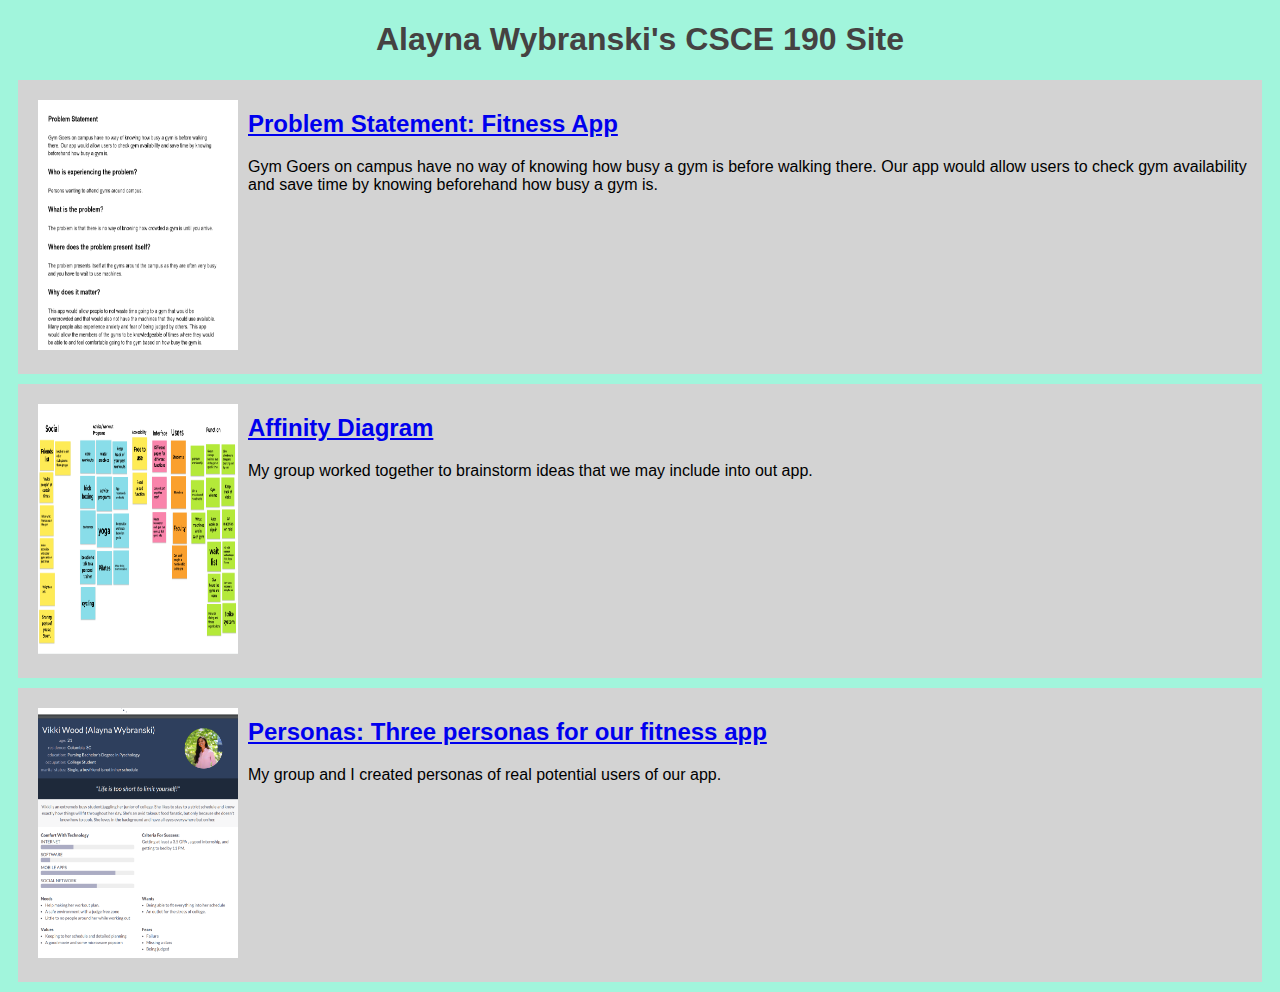
==== index.html @ 437cb71e "Update index.html" ====
<!DOCTYPE html>
<hmtl>
    <head>
            <title>CSCE 190: Alayna Wybranski</title>
            <link rel="stylesheet" href="styles.css">
    </head>
    <body>
            <h1>Alayna Wybranski's CSCE 190 Site</h1>
            
            <!--Problem Statement Assignment-->
            <section class="assignment">
                <a href="files/pdf.Problem.Statement.pdf"><img src="images/Problem-Statement.png"></a>
                <section class="ass-details">
                    <a href="files/pdf.Problem.Statement.pdf"><h2>Problem Statement: Fitness App</h2></a>
                    <p>
                        Gym Goers on campus have no way of knowing how busy a gym is before walking there. Our app would allow users to check gym availability and save time by knowing beforehand how busy a gym is. 
                    </p>
                </section>
            </section>   
            
            <!-- Affinity Diagram Assignment-->
            <section class="assignment">
                <a href="files/Affinity Diagram CSCE-190.pdf"><img src="images/Affinity-Diagram.png"></a>
                <section class="ass-details">
                    <a href="files/Affinity Diagram CSCE-190.pdf"><h2>Affinity Diagram</h2></a>
                     <p>
                         My group worked together to brainstorm ideas that we may include into out app.  
                     </p>
                 </section>
            </section>

             <!-- Persona's Assignment-->
             <section class="assignment">
                <a href="files/Team.Personas.pdf"><img src="images/Persona-Image.png"></a>
                <section class="ass-details">
                    <a href="images/Persona-Image.png"><h2>Personas: Three personas for our fitness app</h2></a>
                    <p>
                        My group and I created personas of real potential users of our app.  
                    </p>
                </section>
            </section>
    </body>
</hmtl>
---- styles.css ----
body {
    background:rgb(161, 245, 220);
    font-family: Arial, Helvetica, sans-serif;
}

.assignment {
    display:flex;
    padding: 10px;
    margin: 10px;
    background: lightgrey;
}

.assignment img {
    width: 200px;
    height: 250px;
    padding: 10px;
}

h1 {
    color: rgb(69, 66, 66);
    text-align: center;
}
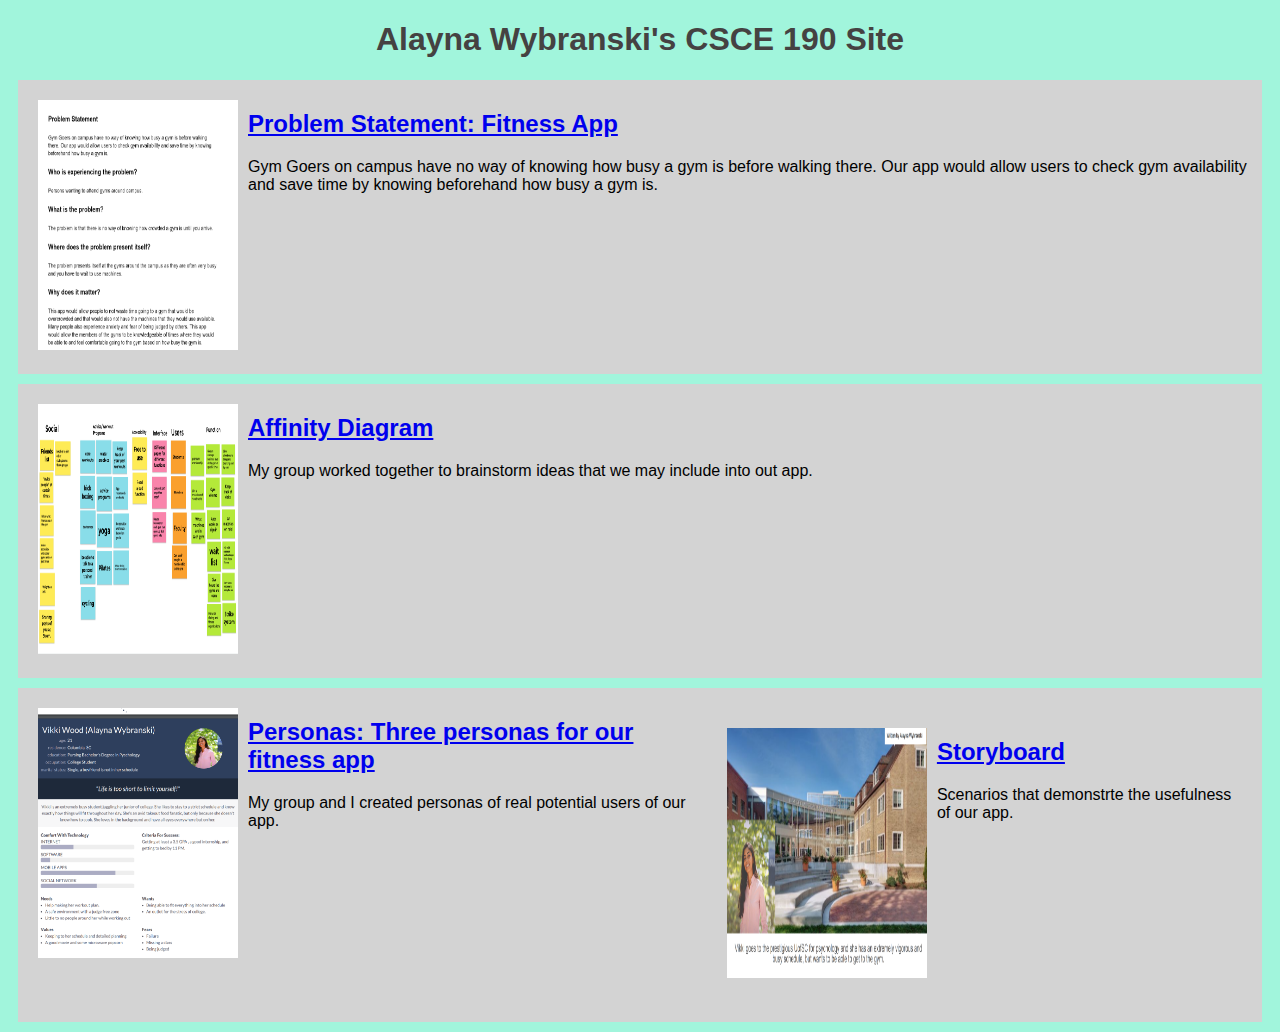
==== commit 7bf35995: "Update index.html" ====
--- a/index.html
+++ b/index.html
@@ -3,6 +3,7 @@
     <head>
             <title>CSCE 190: Alayna Wybranski</title>
             <link rel="stylesheet" href="styles.css">
+
     </head>
     <body>
             <h1>Alayna Wybranski's CSCE 190 Site</h1>
@@ -38,6 +39,16 @@
                         My group and I created personas of real potential users of our app.  
                     </p>
                 </section>
+
+            <!-- Storyboard Assignment-->
+             <section class="assignment">
+                <a href="files/StoryBoards.pdf"><img src="images/Storyboad-image.png"></a>
+                <section class="ass-details">
+                    <a href="images/Storyboad-image.png"><h2>Storyboard</h2></a>
+                    <p>
+                          Scenarios that demonstrte the usefulness of our app.
+                    </p>
+                </section>
             </section>
     </body>
 </hmtl>
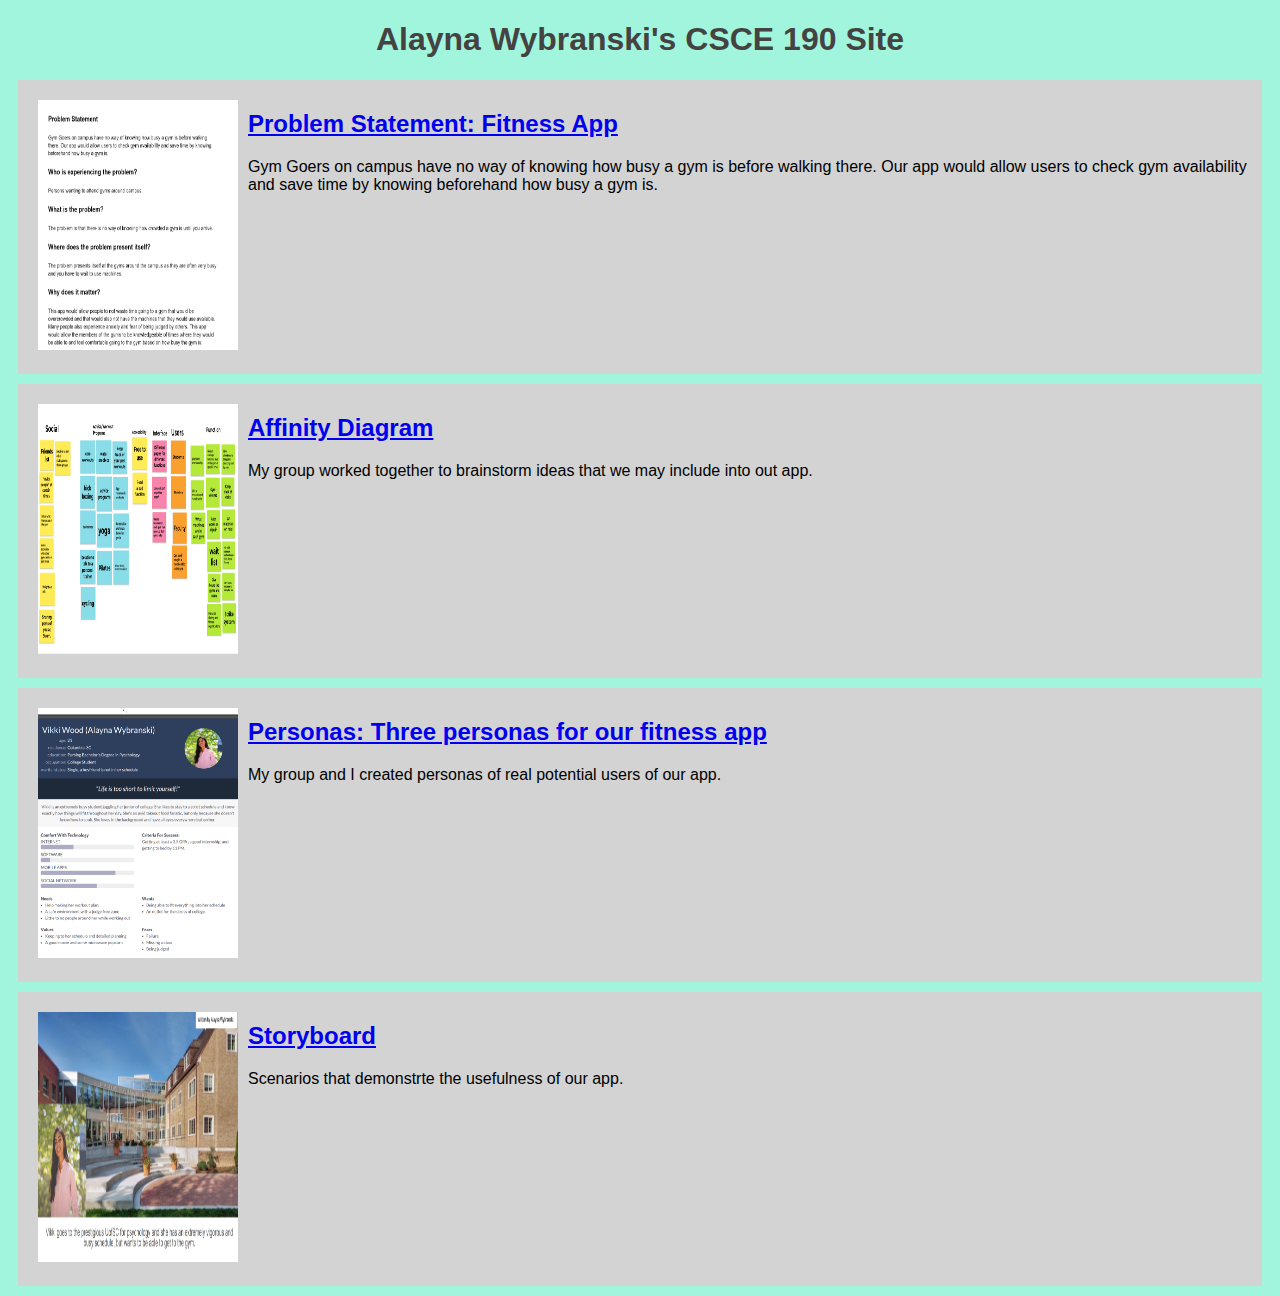
==== commit 7237fe46: "Update index.html" ====
--- a/index.html
+++ b/index.html
@@ -39,6 +39,7 @@
                         My group and I created personas of real potential users of our app.  
                     </p>
                 </section>
+              </section>  
 
             <!-- Storyboard Assignment-->
              <section class="assignment">
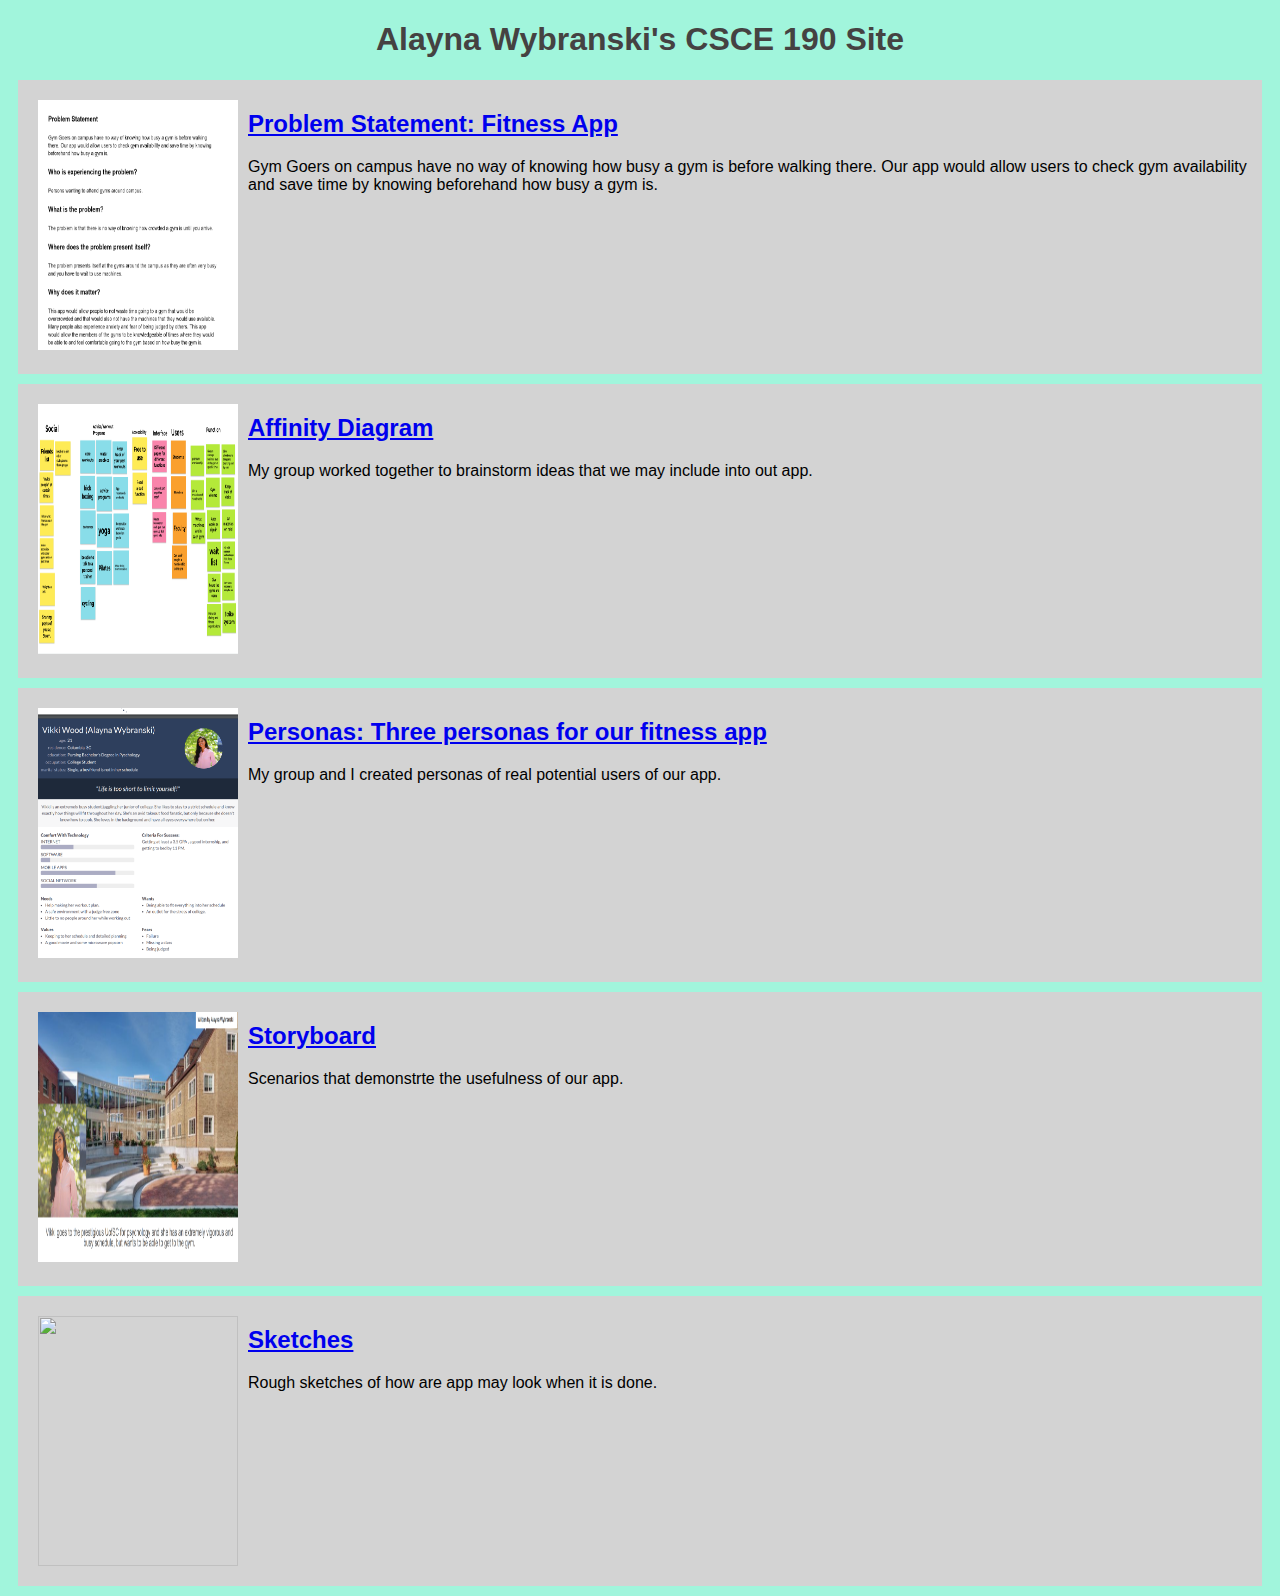
==== commit a4bb14bf: "Update index.html" ====
--- a/index.html
+++ b/index.html
@@ -51,5 +51,17 @@
                     </p>
                 </section>
             </section>
+        
+        <!-- Sketches Assignment-->
+            <section class="assignment">
+                <a href="files/CSCE 190 Sketches (1).pdf"><img src="images/Sketches - image.png"></a>
+                <section class="ass-details">
+                    <a href="images/Sketches - image.png"><h2>Sketches</h2></a>
+                    <p>
+                          Rough sketches of how are app may look when it is done.
+                    </p>
+                </section>
+            </section>
+        
     </body>
 </hmtl>
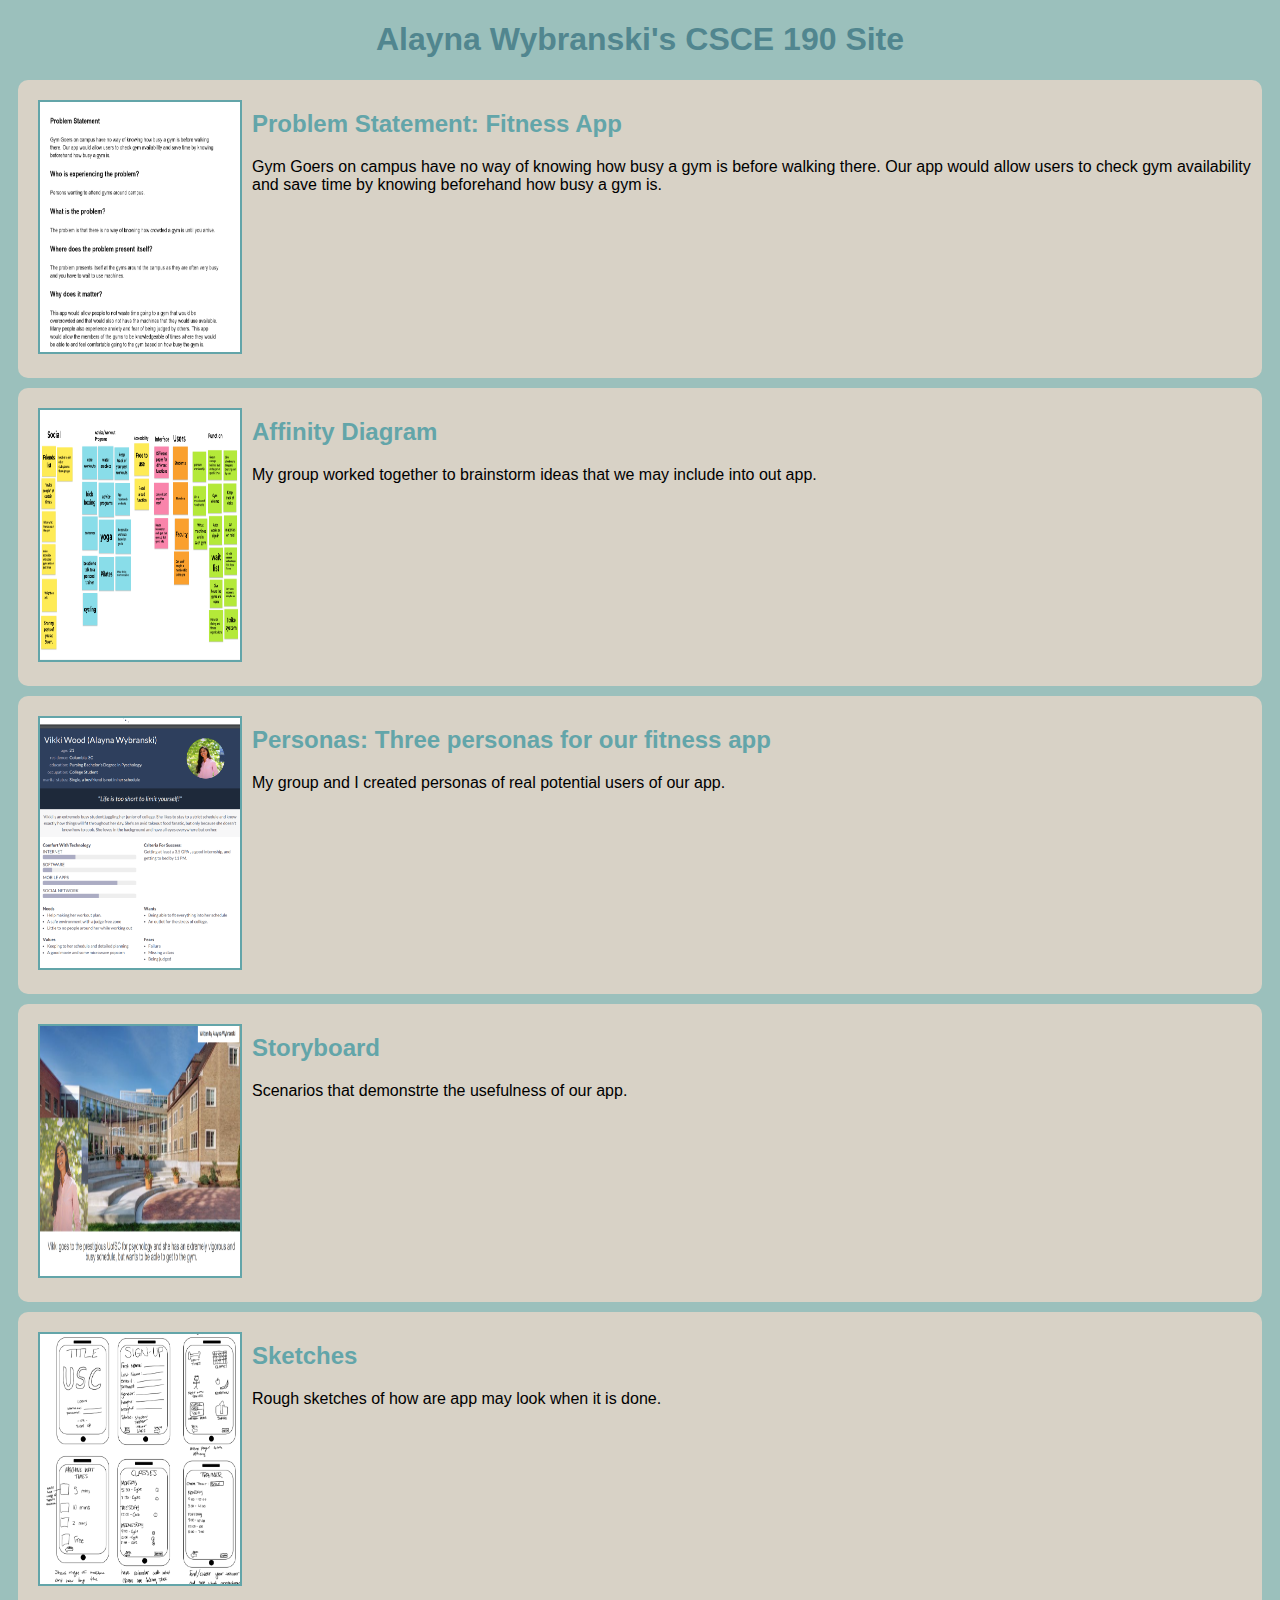
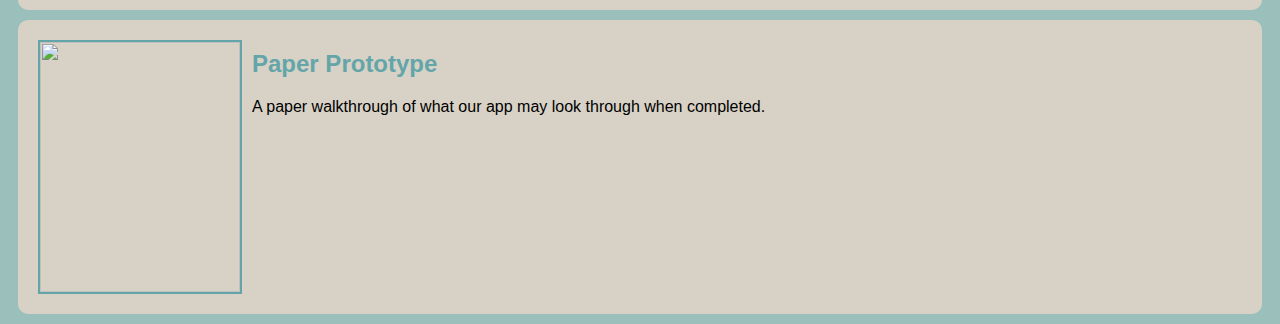
==== commit 6024186c: "Update index.html" ====
--- a/index.html
+++ b/index.html
@@ -62,6 +62,17 @@
                     </p>
                 </section>
             </section>
+            
+               <!-- Paper Protoype Assignment-->
+            <section class="assignment">
+                <a href="https://youtu.be/lJlFTCuCkNw"><img src="images/Paper Prototype-image.jpg"></a>
+                <section class="ass-details">
+                     <a href="https://youtu.be/lJlFTCuCkNw"><h2>Paper Prototype</h2></a>
+                    <p>
+                          A paper walkthrough of what our app may look through when completed.
+                    </p>
+                </section>
+            </section> 
         
     </body>
 </hmtl>
--- a/styles.css
+++ b/styles.css
@@ -1,5 +1,5 @@
 body {
-    background:rgb(161, 245, 220);
+    background:#9BC0BC;
     font-family: Arial, Helvetica, sans-serif;
 }
 
@@ -7,16 +7,30 @@
     display:flex;
     padding: 10px;
     margin: 10px;
-    background: lightgrey;
+    background: #D8D2C6;
+    border-radius: 10px;
 }
 
 .assignment img {
     width: 200px;
     height: 250px;
-    padding: 10px;
+    margin: 10px;
+    border: 2px solid #63A5A9 ;
+}
+
+.assignment img:hover {
+    border: 2px solid #51868F;
 }
 
 h1 {
-    color: rgb(69, 66, 66);
+    color: #51868F;
     text-align: center;
 }
+
+a{
+    text-decoration:none;
+    color: #63A5A9;
+}
+a:hover {
+    color: #51868F;
+}
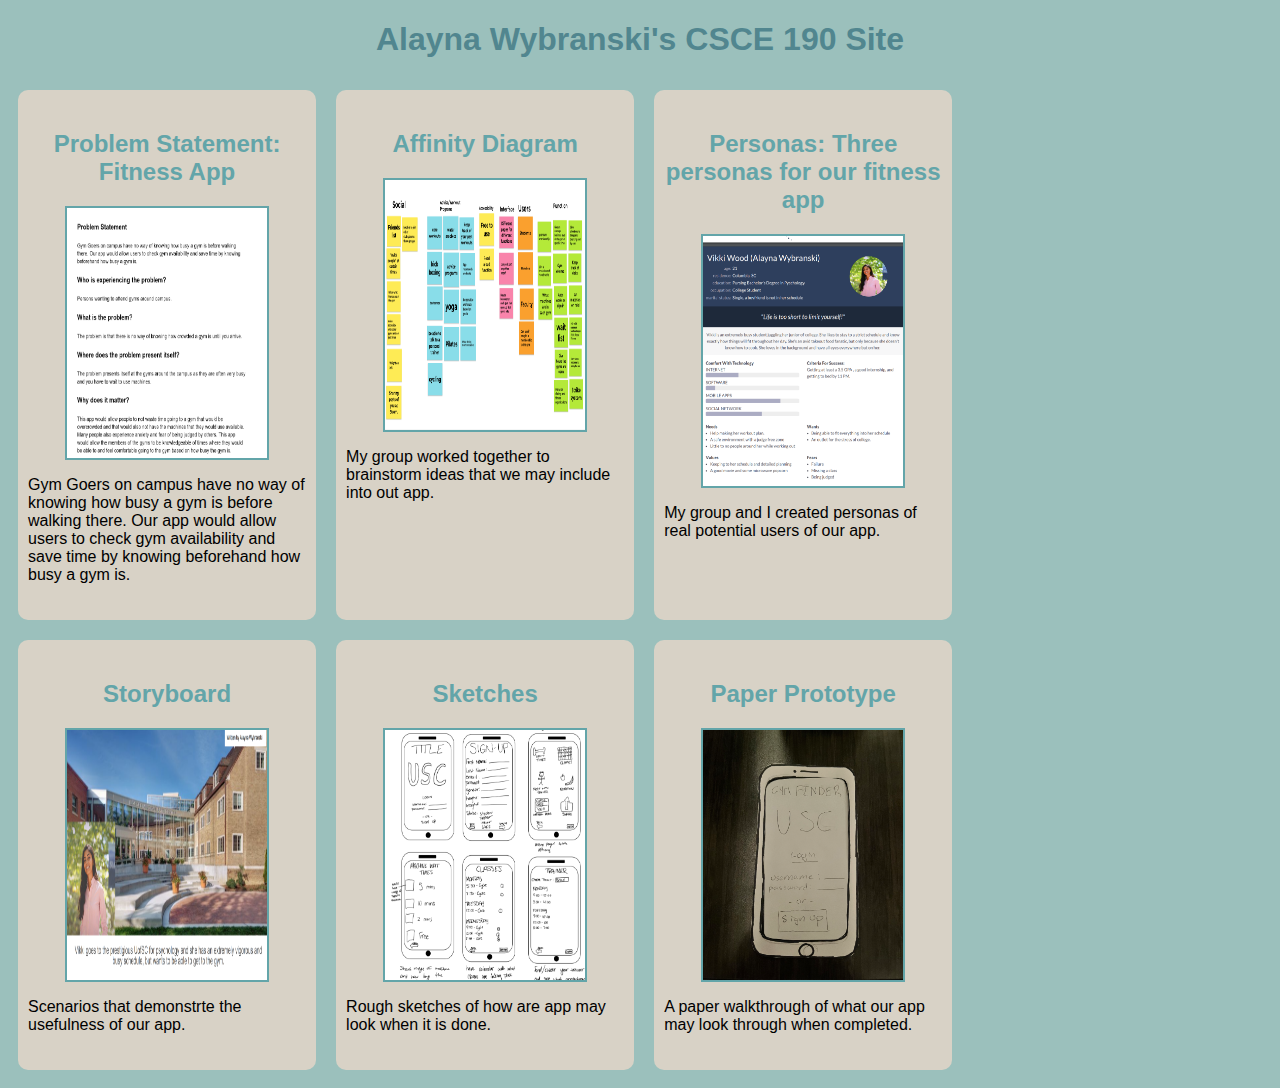
==== commit ffa662d2: "Update index.html" ====
--- a/index.html
+++ b/index.html
@@ -8,71 +8,63 @@
     <body>
             <h1>Alayna Wybranski's CSCE 190 Site</h1>
             
-            <!--Problem Statement Assignment-->
-            <section class="assignment">
-                <a href="files/pdf.Problem.Statement.pdf"><img src="images/Problem-Statement.png"></a>
-                <section class="ass-details">
+            <div class="assignments">
+                <!--Problem Statement Assignment-->
+                <section class="assignment">
                     <a href="files/pdf.Problem.Statement.pdf"><h2>Problem Statement: Fitness App</h2></a>
-                    <p>
-                        Gym Goers on campus have no way of knowing how busy a gym is before walking there. Our app would allow users to check gym availability and save time by knowing beforehand how busy a gym is. 
-                    </p>
+                    <a href="files/pdf.Problem.Statement.pdf"><img src="images/Problem-Statement.png"></a>
+                        <p>
+                            Gym Goers on campus have no way of knowing how busy a gym is before walking there. Our app would allow users to check gym availability and save time by knowing beforehand how busy a gym is. 
+                        </p>
+                    
+                </section>   
+                
+                <!-- Affinity Diagram Assignment-->
+                <section class="assignment">
+                    <a href="files/Affinity Diagram CSCE-190.pdf"><h2>Affinity Diagram</h2></a>
+                    <a href="files/Affinity Diagram CSCE-190.pdf"><img src="images/Affinity-Diagram.png"></a>
+                        <p>
+                            My group worked together to brainstorm ideas that we may include into out app.  
+                        </p>
                 </section>
-            </section>   
-            
-            <!-- Affinity Diagram Assignment-->
-            <section class="assignment">
-                <a href="files/Affinity Diagram CSCE-190.pdf"><img src="images/Affinity-Diagram.png"></a>
-                <section class="ass-details">
-                    <a href="files/Affinity Diagram CSCE-190.pdf"><h2>Affinity Diagram</h2></a>
-                     <p>
-                         My group worked together to brainstorm ideas that we may include into out app.  
-                     </p>
-                 </section>
-            </section>
 
-             <!-- Persona's Assignment-->
-             <section class="assignment">
-                <a href="files/Team.Personas.pdf"><img src="images/Persona-Image.png"></a>
-                <section class="ass-details">
+                <!-- Persona's Assignment-->
+                <section class="assignment">
                     <a href="images/Persona-Image.png"><h2>Personas: Three personas for our fitness app</h2></a>
-                    <p>
-                        My group and I created personas of real potential users of our app.  
-                    </p>
+                    <a href="files/Team.Personas.pdf"><img src="images/Persona-Image.png"></a>
+                        <p>
+                            My group and I created personas of real potential users of our app.  
+                        </p>
+                </section>  
+
+                <!-- Storyboard Assignment-->
+                <section class="assignment">
+                    <a href="images/Storyboad-image.png"><h2>Storyboard</h2></a>
+                    <a href="files/StoryBoards.pdf"><img src="images/Storyboad-image.png"></a>
+                        <p>
+                            Scenarios that demonstrte the usefulness of our app.
+                        </p>
                 </section>
-              </section>  
 
-            <!-- Storyboard Assignment-->
-             <section class="assignment">
-                <a href="files/StoryBoards.pdf"><img src="images/Storyboad-image.png"></a>
-                <section class="ass-details">
-                    <a href="images/Storyboad-image.png"><h2>Storyboard</h2></a>
-                    <p>
-                          Scenarios that demonstrte the usefulness of our app.
-                    </p>
+                <!-- Sketches Assignment-->
+                <section class="assignment">
+                    <a href="images/Sketches - image.png"><h2>Sketches</h2></a>
+                    <a href="files/CSCE 190 Sketches (1).pdf"><img src="images/Sketches - image.png"></a>
+                        <p>
+                            Rough sketches of how are app may look when it is done.
+                        </p>
                 </section>
-            </section>
-        
-        <!-- Sketches Assignment-->
-            <section class="assignment">
-                <a href="files/CSCE 190 Sketches (1).pdf"><img src="images/Sketches - image.png"></a>
-                <section class="ass-details">
-                    <a href="images/Sketches - image.png"><h2>Sketches</h2></a>
-                    <p>
-                          Rough sketches of how are app may look when it is done.
-                    </p>
-                </section>
-            </section>
-            
-               <!-- Paper Protoype Assignment-->
-            <section class="assignment">
-                <a href="https://youtu.be/lJlFTCuCkNw"><img src="images/Paper Prototype-image.jpg"></a>
-                <section class="ass-details">
-                     <a href="https://youtu.be/lJlFTCuCkNw"><h2>Paper Prototype</h2></a>
-                    <p>
-                          A paper walkthrough of what our app may look through when completed.
-                    </p>
-                </section>
-            </section> 
-        
+
+                <!-- Paper Protoype Assignment-->
+                <section class="assignment">
+                    <a href="https://youtu.be/lJlFTCuCkNw"><h2>Paper Prototype</h2></a>
+                    <a href="https://youtu.be/lJlFTCuCkNw"><img src="images/Paper Prototype-image.jpg"></a>
+                        <p>
+                            A paper walkthrough of what our app may look through when completed.
+                        </p>
+                </section> 
+
+            </div>
+
     </body>
 </hmtl>
--- a/styles.css
+++ b/styles.css
@@ -3,10 +3,16 @@
     font-family: Arial, Helvetica, sans-serif;
 }
 
+.assignments{
+    display: flex;
+    flex-wrap: wrap;
+}
+
 .assignment {
-    display:flex;
+    width: 22%;
     padding: 10px;
     margin: 10px;
+    padding: 20px 10px;
     background: #D8D2C6;
     border-radius: 10px;
 }
@@ -16,6 +22,8 @@
     height: 250px;
     margin: 10px;
     border: 2px solid #63A5A9 ;
+    display: block;
+    margin:auto;
 }
 
 .assignment img:hover {
@@ -27,6 +35,10 @@
     text-align: center;
 }
 
+h2 {
+text-align: center;
+}
+
 a{
     text-decoration:none;
     color: #63A5A9;
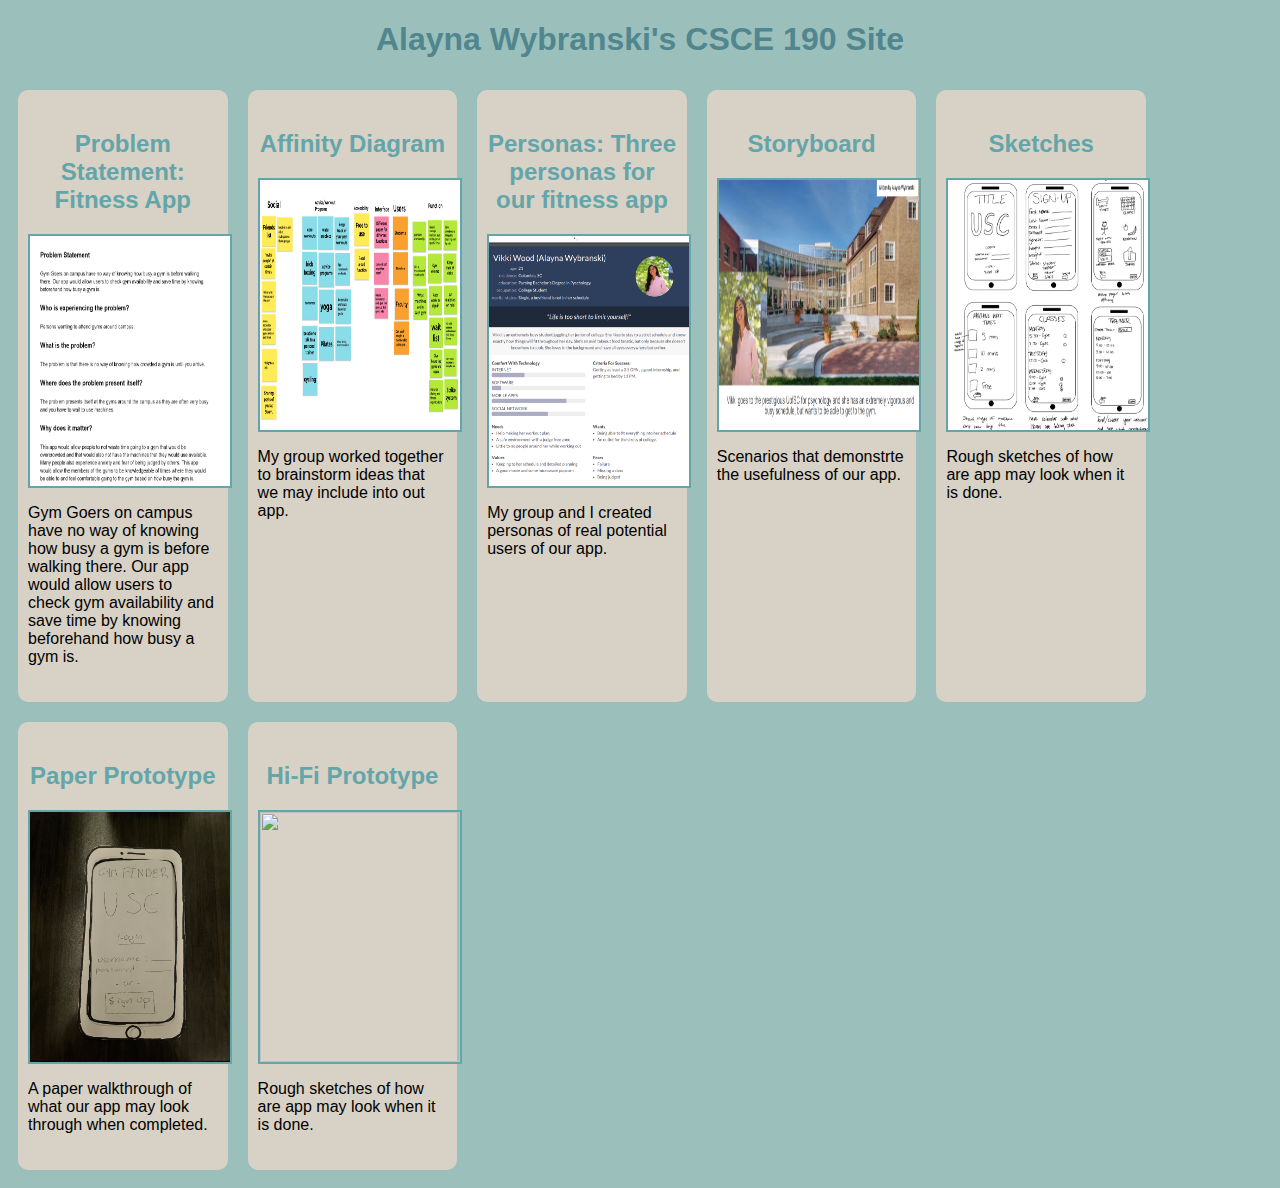
==== commit 547815f7: "Update index.html" ====
--- a/index.html
+++ b/index.html
@@ -55,7 +55,7 @@
                         </p>
                 </section>
 
-                <!-- Paper Protoype Assignment-->
+                <!-- Paper Prototype Assignment-->
                 <section class="assignment">
                     <a href="https://youtu.be/lJlFTCuCkNw"><h2>Paper Prototype</h2></a>
                     <a href="https://youtu.be/lJlFTCuCkNw"><img src="images/Paper Prototype-image.jpg"></a>
@@ -64,6 +64,15 @@
                         </p>
                 </section> 
 
+                <!-- Hi-Fi Prototype Assignment-->
+                <section class="assignment">
+                    <a href="files/Hi-Fi Prototype/src/index.html"><h2>Hi-Fi Prototype</h2></a>
+                    <a href="files/Hi-Fi Prototype/src/index.html"><img src="images/Hi-Fi prototype.png"></a>
+                        <p>
+                            Rough sketches of how are app may look when it is done.
+                        </p>
+                </section>
+
             </div>
 
     </body>
--- a/styles.css
+++ b/styles.css
@@ -9,7 +9,7 @@
 }
 
 .assignment {
-    width: 22%;
+    width: 15%;
     padding: 10px;
     margin: 10px;
     padding: 20px 10px;
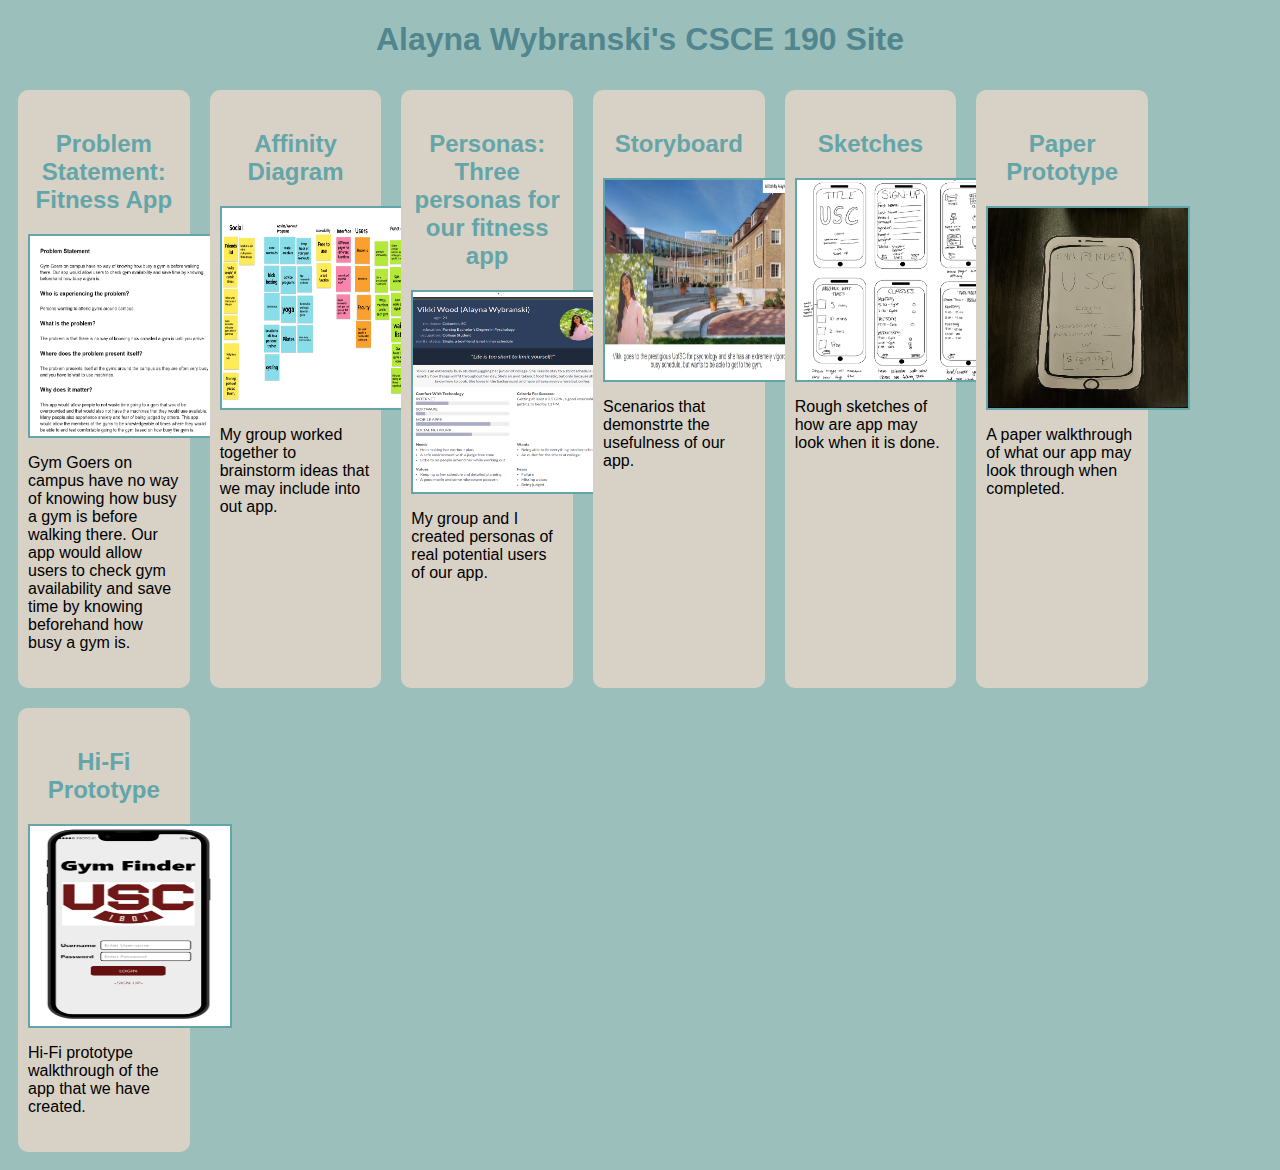
==== commit d0c7266c: "Update index.html" ====
--- a/index.html
+++ b/index.html
@@ -69,7 +69,7 @@
                     <a href="files/Hi-Fi Prototype/src/index.html"><h2>Hi-Fi Prototype</h2></a>
                     <a href="files/Hi-Fi Prototype/src/index.html"><img src="images/Hi-Fi prototype.png"></a>
                         <p>
-                            Rough sketches of how are app may look when it is done.
+                            Hi-Fi prototype walkthrough of the app that we have created.
                         </p>
                 </section>
 
--- a/styles.css
+++ b/styles.css
@@ -9,7 +9,7 @@
 }
 
 .assignment {
-    width: 15%;
+    width: 12%;
     padding: 10px;
     margin: 10px;
     padding: 20px 10px;
@@ -19,7 +19,7 @@
 
 .assignment img {
     width: 200px;
-    height: 250px;
+    height: 200px;
     margin: 10px;
     border: 2px solid #63A5A9 ;
     display: block;
